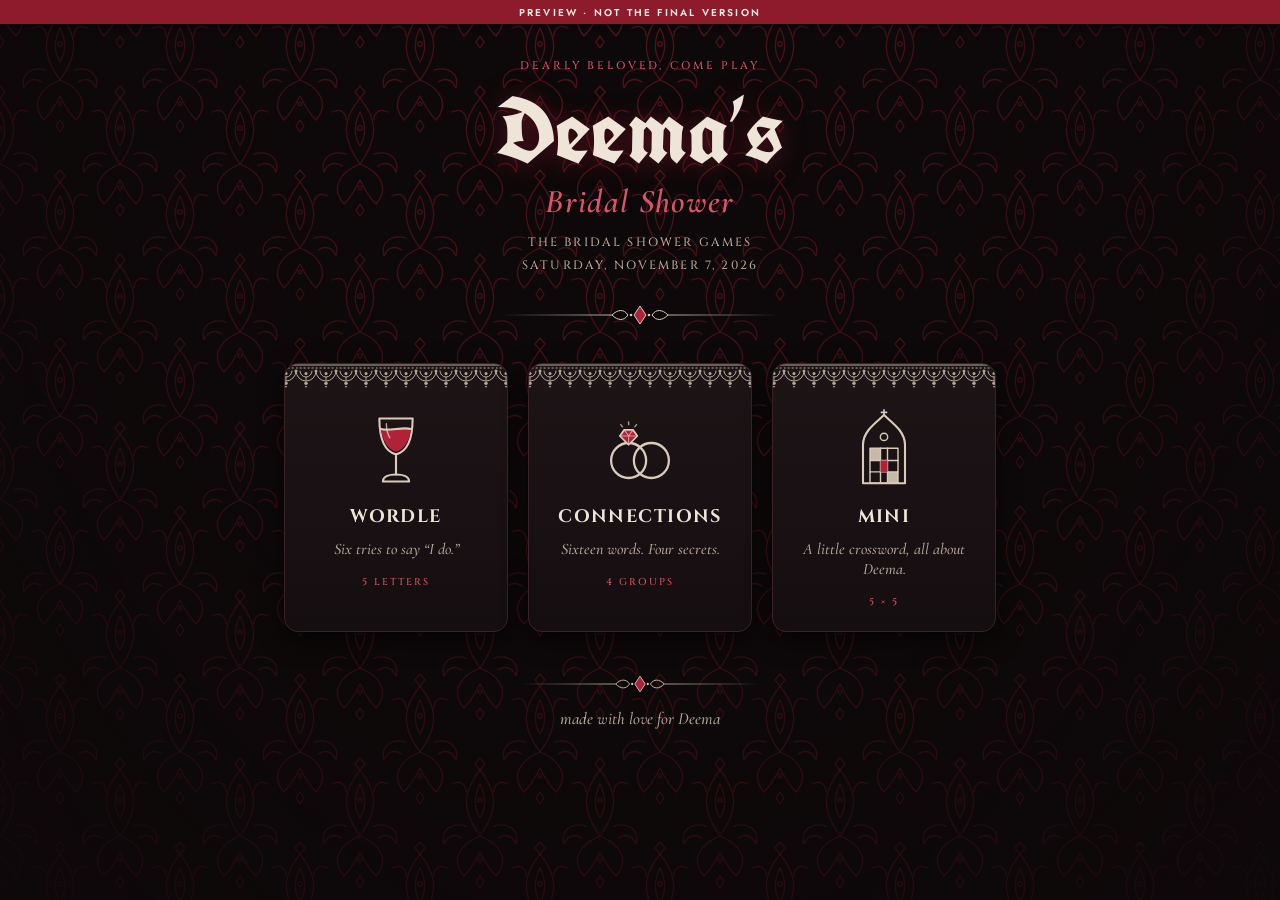
==== index.html @ 5ed7ba8a "Add files via upload" ====
<!DOCTYPE html>
<html lang="en">
<head>
<meta charset="UTF-8">
<meta name="viewport" content="width=device-width, initial-scale=1.0, maximum-scale=1.0, user-scalable=no">
<meta name="robots" content="noindex, nofollow">

<!-- Favicon -->
<link rel="icon" href="favicon.ico" sizes="any">
<link rel="icon" href="favicon-32.png" type="image/png" sizes="32x32">
<link rel="apple-touch-icon" href="favicon-180.png">
<meta name="theme-color" content="#0E090A">

<!-- Home-screen app behaviour -->
<meta name="apple-mobile-web-app-capable" content="yes">
<meta name="mobile-web-app-capable" content="yes">
<meta name="apple-mobile-web-app-status-bar-style" content="black">
<meta name="apple-mobile-web-app-title" content="Deema’s Games">

<title>PREVIEW — Deema’s Bridal Shower Games</title>
<meta name="description" content="Wordle, Connections and a little crossword, all about Deema. Play along at her bridal shower.">

<!-- Link preview (WhatsApp, iMessage, etc.). Image URL must be absolute. -->
<meta property="og:title" content="PREVIEW — Deema’s Bridal Shower Games">
<meta property="og:description" content="A draft for review: not the final version.">
<meta property="og:image" content="https://lukeb1991.github.io/bridal-preview-3q8v/og-image.jpg">
<meta property="og:image:width" content="1200">
<meta property="og:image:height" content="630">
<meta property="og:image:type" content="image/jpeg">
<meta property="og:type" content="website">
<meta name="twitter:card" content="summary_large_image">
<meta name="twitter:title" content="PREVIEW — Deema’s Bridal Shower Games">
<meta name="twitter:description" content="A draft for review: not the final version.">
<meta name="twitter:image" content="https://lukeb1991.github.io/bridal-preview-3q8v/og-image.jpg">

<link rel="preload" href="unifrakturcook-latin-700-normal.woff2" as="font" type="font/woff2" crossorigin>
<link rel="stylesheet" href="fonts.css">
<link rel="stylesheet" href="styles.css">
<link rel="stylesheet" href="theme.css">
</head>
<body>

<div class="confetti"></div>

<div class="wrap">

  <p class="eyebrow" data-cfg="site.eyebrow">Dearly beloved, come play</p>
  <h1 class="masthead"><span data-cfg="site.mastheadTop">Deema’s</span><span class="amp" data-cfg="site.mastheadAccent">Bridal Shower</span></h1>
  <p class="subhead" data-cfg="site.subhead">The Bridal Shower Games
Saturday, November 7, 2026</p>

  <hr class="rule">

  <div class="tile-grid">

    <a class="tile" href="wordle.html">
      <img class="tile-icon" src="icon-wordle.svg" alt="" aria-hidden="true">
      <h2 data-cfg="games.wordle.title">Wordle</h2>
      <p data-cfg="games.wordle.sub">Six tries to say “I do.”</p>
      <span class="tag" data-cfg="games.wordle.tag">5 letters</span>
    </a>

    <a class="tile" href="connections.html">
      <img class="tile-icon" src="icon-connections.svg" alt="" aria-hidden="true">
      <h2 data-cfg="games.connections.title">Connections</h2>
      <p data-cfg="games.connections.sub">Sixteen words. Four secrets.</p>
      <span class="tag" data-cfg="games.connections.tag">4 groups</span>
    </a>

    <a class="tile" href="crossword.html">
      <img class="tile-icon" src="icon-mini.svg" alt="" aria-hidden="true">
      <h2 data-cfg="games.mini.tileTitle">Mini</h2>
      <p data-cfg="games.mini.sub">A little crossword, all about Deema.</p>
      <span class="tag" data-cfg="games.mini.tag">5 × 5</span>
    </a>

  </div>

  <footer class="foot" data-cfg="site.footer">made with love for Deema</footer>

</div>

<script src="config.js"></script>
<script src="confetti.js"></script>
<script src="common.js"></script>
</body>
</html>
---- fonts.css ----
/* Self-hosted fonts (no Google Fonts request, so the page loads fast and works offline-ish).
   Licences: UnifrakturCook, Cinzel, Cormorant Garamond, Jost are all SIL Open Font License 1.1 (free for commercial use). */

@font-face{ font-family:'UnifrakturCook'; font-style:normal; font-weight:700; font-display:swap;
  src:url('unifrakturcook-latin-700-normal.woff2') format('woff2'); }

@font-face{ font-family:'Cinzel'; font-style:normal; font-weight:500; font-display:swap;
  src:url('cinzel-latin-500-normal.woff2') format('woff2'); }
@font-face{ font-family:'Cinzel'; font-style:normal; font-weight:700; font-display:swap;
  src:url('cinzel-latin-700-normal.woff2') format('woff2'); }

@font-face{ font-family:'Cormorant Garamond'; font-style:italic; font-weight:500; font-display:swap;
  src:url('cormorant-garamond-latin-500-italic.woff2') format('woff2'); }
@font-face{ font-family:'Cormorant Garamond'; font-style:italic; font-weight:600; font-display:swap;
  src:url('cormorant-garamond-latin-600-italic.woff2') format('woff2'); }
@font-face{ font-family:'Cormorant Garamond'; font-style:normal; font-weight:600; font-display:swap;
  src:url('cormorant-garamond-latin-600-normal.woff2') format('woff2'); }

@font-face{ font-family:'Jost'; font-style:normal; font-weight:400; font-display:swap;
  src:url('jost-latin-400-normal.woff2') format('woff2'); }
@font-face{ font-family:'Jost'; font-style:normal; font-weight:500; font-display:swap;
  src:url('jost-latin-500-normal.woff2') format('woff2'); }
@font-face{ font-family:'Jost'; font-style:normal; font-weight:600; font-display:swap;
  src:url('jost-latin-600-normal.woff2') format('woff2'); }
---- styles.css ----
/* ============================================================
   PARTY GAMES — shared structure
   Everything colour/font related is a CSS variable at the top.
   A customer theme (theme.css) only overrides these variables
   and adds decoration — it never needs to touch this file.
   ============================================================ */

:root{
  /* surfaces + text */
  --ivory:      #FBF6ED;   /* page background */
  --paper:      #FFFFFF;   /* cards, modals, empty cells */
  --ink:        #2B231D;   /* main text */
  --ink-soft:   #7A6C5D;   /* secondary text */
  --rule:       #E4D9C6;   /* hairlines + borders */

  /* accents */
  --rose:       #C1707E;
  --rose-deep:  #9C4A58;
  --gold:       #AE8A4E;
  --gold-soft:  #E8D9B8;
  --on-accent:  #FFFFFF;  /* text on top of an accent colour */

  /* buttons + toast */
  --btn-bg:     var(--ink);
  --btn-fg:     #FFFFFF;
  --btn-hover:  var(--rose-deep);
  --toast-bg:   var(--ink);
  --toast-fg:   #FFFFFF;
  --overlay:    rgba(43,35,29,0.45);

  /* Wordle states */
  --correct:    #6E8B5E;
  --present:    #C79A2E;
  --absent:     #9C9186;
  --cell-filled:#B8A98F;
  --key-bg:     #E4DACB;
  --key-hover:  #D9CCB6;

  /* Connections */
  --tile-bg:       #EFE7D8;
  --tile-hover:    #E4D8C1;
  --selected-bg:   var(--ink);
  --selected-fg:   #FFFFFF;
  --cat-yellow-bg: #FBF0D6;  --cat-yellow: #C79A2E;   /* bg = fill, fg = text colour */
  --cat-green-bg:  #E7EFDF;  --cat-green:  #6E8B5E;
  --cat-blue-bg:   #E1EAF1;  --cat-blue:   #5C7C9C;
  --cat-purple-bg: #EEE1EC;  --cat-purple: #8A6389;

  /* Mini crossword */
  --xw-cell:    #FFFFFF;
  --xw-ink:     #2B231D;
  --xw-num:     #7A6C5D;
  --xw-line:    #2B231D;   /* grid lines + black squares */
  --xw-word:    #F6EEDC;   /* highlighted word */
  --xw-active:  #E8D9B8;   /* highlighted cell */
  --xw-active-ink: #9C4A58;

  /* fonts */
  --font-display: Georgia, 'Times New Roman', serif;   /* big masthead */
  --font-heading: Georgia, 'Times New Roman', serif;   /* titles */
  --font-italic:  Georgia, 'Times New Roman', serif;   /* taglines */
  --font-body:    'Jost', system-ui, sans-serif;
  --font-letters: ui-monospace, Menlo, Consolas, monospace;

  --radius: 14px;
  --shadow: 0 1px 2px rgba(43,35,29,0.06), 0 8px 24px rgba(43,35,29,0.07);
  --shadow-hover: 0 4px 6px rgba(43,35,29,0.08), 0 16px 32px rgba(43,35,29,0.11);
  --texture: rgba(174,138,78,0.10);
}

*{ box-sizing:border-box; }
html,body{ margin:0; padding:0; }

body{
  background:var(--ivory);
  color:var(--ink);
  font-family:var(--font-body);
  min-height:100vh;
  position:relative;
  overflow-x:hidden;
  -webkit-text-size-adjust:100%;
}

/* faint texture so the page doesn't read flat */
body::before{
  content:"";
  position:fixed; inset:0;
  background-image: radial-gradient(circle at 1px 1px, var(--texture) 1px, transparent 0);
  background-size:22px 22px;
  pointer-events:none;
  z-index:0;
}

a{ color:inherit; }

/* ---------- confetti drift (ambient motion) ---------- */
.confetti{ position:fixed; inset:0; pointer-events:none; z-index:1; overflow:hidden; }
.confetti span{
  position:absolute; top:-5%;
  width:7px; height:11px;
  opacity:0.55;
  animation:drift linear infinite;
  border-radius:1px;
}
@keyframes drift{ to{ transform:translateY(112vh) rotate(200deg); } }
@media (prefers-reduced-motion: reduce){ .confetti{ display:none; } }

/* ---------- shell ---------- */
.wrap{
  position:relative; z-index:2;
  max-width:760px;
  margin:0 auto;
  padding:48px 24px 80px;
}

.eyebrow{
  font-family:var(--font-body);
  font-size:12px;
  letter-spacing:0.22em;
  text-transform:uppercase;
  color:var(--rose-deep);
  text-align:center;
  margin:0 0 14px;
}

.masthead{
  text-align:center;
  font-family:var(--font-display);
  font-style:italic;
  font-weight:600;
  font-size:clamp(40px,9vw,64px);
  line-height:1.02;
  margin:0;
  letter-spacing:-0.01em;
}
.masthead .amp{ color:var(--rose); font-style:italic; display:block; }

.subhead{
  text-align:center;
  font-family:var(--font-body);
  font-size:14px;
  color:var(--ink-soft);
  margin:14px 0 0;
  letter-spacing:0.04em;
}

.rule{
  border:none;
  border-top:1px solid var(--rule);
  margin:34px auto;
  max-width:420px;
  position:relative;
}
.rule::after{
  content:"✦";
  position:absolute; left:50%; top:50%;
  transform:translate(-50%,-50%);
  background:var(--ivory);
  color:var(--gold);
  padding:0 12px;
  font-size:12px;
}

/* ---------- tile grid (landing) ---------- */
.tile-grid{
  display:grid;
  grid-template-columns:repeat(3,1fr);
  gap:20px;
  margin-top:36px;
}
@media (max-width:640px){ .tile-grid{ grid-template-columns:1fr; } }

.tile{
  background:var(--paper);
  border:1px solid var(--rule);
  border-radius:var(--radius);
  box-shadow:var(--shadow);
  padding:28px 20px 22px;
  text-align:center;
  text-decoration:none;
  color:var(--ink);
  display:flex;
  flex-direction:column;
  align-items:center;
  gap:10px;
  transition:transform .18s ease, box-shadow .18s ease;
  position:relative;
}
.tile:hover{ transform:translateY(-4px); box-shadow:var(--shadow-hover); }
.tile:focus-visible{ outline:3px solid var(--rose); outline-offset:3px; }

.tile-icon{ width:76px; height:auto; max-height:64px; object-fit:contain; margin-bottom:2px; }

.tile h2{ font-family:var(--font-heading); font-weight:600; font-size:21px; margin:2px 0 0; }
.tile p{ font-size:12.5px; color:var(--ink-soft); margin:0; letter-spacing:0.02em; }
.tile .tag{
  margin-top:6px;
  font-family:var(--font-letters);
  font-size:10px;
  letter-spacing:0.08em;
  color:var(--gold);
  text-transform:uppercase;
}

footer.foot{
  text-align:center;
  margin-top:56px;
  font-family:var(--font-italic);
  font-style:italic;
  color:var(--ink-soft);
  font-size:14px;
}

/* ---------- game chrome (shared by game pages) ---------- */
.game-header{
  display:grid;
  grid-template-columns: auto 1fr auto;
  align-items:center;
  gap:10px;
  margin-bottom:8px;
}
.back-link{
  grid-column:1;
  justify-self:start;
  font-family:var(--font-body);
  font-size:13px;
  color:var(--ink-soft);
  text-decoration:none;
  border:1px solid var(--rule);
  background:var(--paper);
  padding:7px 12px;
  border-radius:20px;
  display:inline-flex;
  align-items:center;
  gap:6px;
  white-space:nowrap;
  flex-shrink:0;
}
.back-link:hover{ border-color:var(--rose); color:var(--rose-deep); }
.header-spacer{ grid-column:3; visibility:hidden; pointer-events:none; }

.game-title{
  font-family:var(--font-heading);
  font-style:italic;
  font-weight:600;
  font-size:28px;
  text-align:center;
  margin:0;
}
.game-sub{ text-align:center; color:var(--ink-soft); font-size:13px; margin:6px 0 28px; }

.pill-btn{
  font-family:var(--font-body);
  font-weight:500;
  font-size:13px;
  letter-spacing:0.03em;
  background:var(--btn-bg);
  color:var(--btn-fg);
  border:none;
  border-radius:24px;
  padding:10px 20px;
  cursor:pointer;
  transition:background .15s ease, transform .1s ease;
}
.pill-btn:hover{ background:var(--btn-hover); }
.pill-btn:active{ transform:scale(0.97); }
.pill-btn:disabled{ opacity:0.4; cursor:default; }
.pill-btn.ghost{ background:transparent; color:var(--ink); border:1px solid var(--rule); }
.pill-btn.ghost:hover{ background:var(--paper); border-color:var(--rose); color:var(--rose-deep); }

.toast{
  position:fixed;
  top:22px; left:50%;
  transform:translateX(-50%) translateY(-16px);
  background:var(--toast-bg);
  color:var(--toast-fg);
  font-family:var(--font-body);
  font-size:13.5px;
  padding:10px 18px;
  border-radius:8px;
  opacity:0;
  pointer-events:none;
  transition:opacity .2s ease, transform .2s ease;
  z-index:50;
  box-shadow:var(--shadow);
  max-width:90vw;
  text-align:center;
}
.toast.show{ opacity:1; transform:translateX(-50%) translateY(0); }

/* ---------- WORDLE ---------- */
.wordle-board{
  display:grid;
  grid-template-rows:repeat(6,1fr);
  gap:6px;
  max-width:330px;
  margin:0 auto 26px;
}
.wordle-row{ display:grid; grid-template-columns:repeat(5,1fr); gap:6px; }
.wordle-cell{
  aspect-ratio:1;
  border:2px solid var(--rule);
  background:var(--paper);
  display:flex; align-items:center; justify-content:center;
  font-family:var(--font-letters);
  font-weight:700;
  font-size:26px;
  text-transform:uppercase;
  color:var(--ink);
  border-radius:6px;
  transition:transform .12s ease;
}
.wordle-cell.filled{ border-color:var(--cell-filled); }
.wordle-cell.pop{ transform:scale(1.06); }
.wordle-cell.correct{ background:var(--correct); border-color:var(--correct); color:var(--on-accent); }
.wordle-cell.present{ background:var(--present); border-color:var(--present); color:var(--on-accent); }
.wordle-cell.absent{ background:var(--absent); border-color:var(--absent); color:var(--on-accent); }
.wordle-cell.flip{ animation:flip .5s ease forwards; }
@keyframes flip{
  0%{ transform:rotateX(0); } 50%{ transform:rotateX(90deg); }
  51%{ transform:rotateX(90deg); } 100%{ transform:rotateX(0); }
}

.keyboard{ max-width:480px; margin:0 auto; display:flex; flex-direction:column; gap:8px; }
.key-row{ display:flex; gap:6px; justify-content:center; }
.key{
  font-family:var(--font-body);
  font-weight:600;
  font-size:13px;
  border:none;
  background:var(--key-bg);
  color:var(--ink);
  border-radius:6px;
  height:46px;
  min-width:32px;
  flex:1;
  display:flex; align-items:center; justify-content:center;
  cursor:pointer;
  transition:background .12s ease, transform .08s ease;
  text-transform:uppercase;
}
.key:hover{ background:var(--key-hover); }
.key:active{ transform:scale(0.90); background:var(--key-hover); }
.key.wide{ flex:1.6; font-size:11px; }
.key.correct{ background:var(--correct); color:var(--on-accent); }
.key.present{ background:var(--present); color:var(--on-accent); }
.key.absent{ background:var(--absent); color:var(--on-accent); }

/* ---------- CONNECTIONS ---------- */
.conn-instructions{ text-align:center; font-size:13px; color:var(--ink-soft); margin-bottom:20px; }
.conn-grid{
  display:grid;
  grid-template-columns:repeat(4,1fr);
  gap:8px;
  max-width:520px;
  margin:0 auto 18px;
}
.conn-cell{
  aspect-ratio:2/1;
  background:var(--tile-bg);
  color:var(--ink);
  border:none;
  border-radius:8px;
  font-family:var(--font-body);
  font-weight:600;
  font-size:12.5px;
  letter-spacing:0.02em;
  text-transform:uppercase;
  display:flex; align-items:center; justify-content:center;
  text-align:center;
  padding:6px;
  cursor:pointer;
  transition:transform .1s ease, background .15s ease;
  user-select:none;
  overflow:hidden;
  white-space:nowrap;
}
.conn-cell:hover{ background:var(--tile-hover); }
.conn-cell:active{ transform:scale(0.93); }
.conn-cell.selected{ background:var(--selected-bg); color:var(--selected-fg); transform:scale(0.97); }
.conn-cell.shake{ animation:shake .4s ease; }
@keyframes shake{
  20%{ transform:translateX(-6px); } 40%{ transform:translateX(6px); }
  60%{ transform:translateX(-4px); } 80%{ transform:translateX(4px); }
}

.solved-group{
  max-width:520px;
  margin:0 auto 8px;
  border-radius:8px;
  padding:14px 16px;
  text-align:center;
  animation:reveal .3s ease;
}
@keyframes reveal{ from{ opacity:0; transform:translateY(-6px);} to{ opacity:1; transform:translateY(0);} }
.solved-group.y{ background:var(--cat-yellow-bg); color:var(--cat-yellow); }
.solved-group.g{ background:var(--cat-green-bg);  color:var(--cat-green); }
.solved-group.b{ background:var(--cat-blue-bg);   color:var(--cat-blue); }
.solved-group.p{ background:var(--cat-purple-bg); color:var(--cat-purple); }
.solved-group .g-title{ font-weight:700; font-size:13px; letter-spacing:0.02em; text-transform:uppercase; }
.solved-group .g-items{ font-size:12.5px; margin-top:2px; text-transform:uppercase; }

.conn-controls{ display:flex; gap:10px; justify-content:center; margin-top:18px; }
.mistakes{
  text-align:center;
  font-size:12.5px;
  color:var(--ink-soft);
  margin-top:26px;
  padding-top:16px;
  border-top:1px solid var(--rule);
  letter-spacing:0.15em;
}
.mistakes .dot{ display:inline-block; width:9px; height:9px; border-radius:50%; background:var(--ink-soft); margin:0 2px; }
.mistakes .dot.used{ background:var(--rose); }

/* ---------- MINI CROSSWORD (grid + clue bar + keyboard) ---------- */
.xw-wrap{ max-width:420px; }

.xw-board{
  display:grid;
  gap:2px;
  background:var(--xw-line);
  padding:2px;
  border-radius:6px;
  width:min(100%, 340px);
  aspect-ratio:1;
  margin:8px auto 14px;
}
.xw-cell{
  background:var(--xw-cell);
  position:relative;
  display:flex; align-items:center; justify-content:center;
  cursor:pointer;
  user-select:none;
  transition:transform .08s ease;
}
.xw-cell.block{ background:var(--xw-line); cursor:default; }
.xw-cell:not(.block):active{ transform:scale(0.90); }
.xw-cell .xw-letter{
  font-family:var(--font-letters);
  font-weight:700;
  font-size:clamp(16px, 5vw, 24px);
  text-transform:uppercase;
  color:var(--xw-ink);
  line-height:1;
}
.xw-cell.active-word{ background:var(--xw-word); }
.xw-cell.active-cell{ background:var(--xw-active); }
.xw-cell.active-cell .xw-letter{ color:var(--xw-active-ink); }
.xw-num{
  position:absolute; top:2px; left:4px;
  font-family:var(--font-body);
  font-size:9px;
  color:var(--xw-num);
  font-weight:600;
  pointer-events:none;
}

.xw-cluebar{
  display:flex;
  align-items:center;
  gap:8px;
  background:var(--rose);
  border-radius:10px;
  padding:10px 6px;
  margin-bottom:16px;
  min-height:52px;
}
.xw-nav-arrow{
  flex-shrink:0;
  width:34px; height:34px;
  border-radius:50%;
  border:none;
  background:rgba(255,255,255,0.25);
  color:var(--on-accent);
  font-size:19px;
  line-height:1;
  cursor:pointer;
  display:flex; align-items:center; justify-content:center;
}
.xw-nav-arrow:hover{ background:rgba(255,255,255,0.4); }
.xw-nav-arrow:active{ transform:scale(0.92); }
.xw-clue-text{
  flex:1;
  color:var(--on-accent);
  font-family:var(--font-body);
  font-size:13.5px;
  line-height:1.35;
  text-align:center;
}
.xw-keyboard{ margin-bottom:16px; }
.xw-toolbar{ display:flex; gap:8px; justify-content:center; flex-wrap:wrap; }
.xw-toolbar .pill-btn{ padding:9px 16px; font-size:12.5px; }

@media (max-width:480px){
  .xw-board{ width:min(100%, 300px); margin:4px auto 12px; }
  .xw-cluebar{ padding:8px 4px; margin-bottom:12px; min-height:46px; }
  .xw-nav-arrow{ width:30px; height:30px; font-size:17px; }
  .xw-clue-text{ font-size:12.5px; }
  .xw-keyboard{ margin-bottom:12px; }
  .key{ height:42px; font-size:12px; }
}

/* ---------- restart / new-word control ----------
   Deliberately distinct from .pill-btn so it can't be mistaken for the
   on-screen Enter key: outlined, accent-toned, on its own row. */
.restart-row{
  display:flex; justify-content:center;
  margin-top:26px;
  padding-top:20px;
  border-top:1px solid var(--rule);
}
.restart-btn{
  font-family:var(--font-body);
  font-weight:600;
  font-size:13px;
  letter-spacing:0.03em;
  background:var(--paper);
  color:var(--rose-deep);
  border:1.5px solid var(--rose);
  border-radius:24px;
  padding:10px 22px;
  cursor:pointer;
  display:inline-flex; align-items:center; gap:7px;
  transition:background .15s ease, transform .1s ease;
}
.restart-btn:hover{ background:var(--rose); color:var(--on-accent); }
.restart-btn:active{ transform:scale(0.97); }

/* ---------- win modal ---------- */
.modal-overlay{
  position:fixed; inset:0;
  background:var(--overlay);
  display:flex; align-items:center; justify-content:center;
  z-index:60;
  opacity:0; pointer-events:none;
  transition:opacity .25s ease;
  padding:20px;
}
.modal-overlay.show{ opacity:1; pointer-events:auto; }

.win-modal{
  background:var(--paper);
  border-radius:18px;
  padding:34px 30px 28px;
  max-width:360px;
  width:100%;
  text-align:center;
  box-shadow:0 20px 60px rgba(0,0,0,0.35);
  transform:scale(0.85) translateY(10px);
  transition:transform .3s cubic-bezier(.34,1.56,.64,1);
  position:relative;
}
.modal-overlay.show .win-modal{ transform:scale(1) translateY(0); }

.win-seal{
  width:64px; height:64px;
  margin:0 auto 14px;
  border-radius:50%;
  display:flex; align-items:center; justify-content:center;
  background:var(--rose-deep);
}
.win-seal svg{ width:30px; height:30px; }
.win-seal.hidden{ display:none; }
.win-modal h2{ font-family:var(--font-heading); font-style:italic; font-weight:600; font-size:26px; margin:0 0 6px; }
.win-modal p{ font-size:13.5px; color:var(--ink-soft); margin:0 0 22px; }
.win-emoji-grid{ font-size:20px; line-height:1.35; letter-spacing:2px; margin-bottom:20px; user-select:all; white-space:pre-line; }
.share-line{
  font-family:var(--font-italic);
  font-style:italic;
  font-size:14px;
  color:var(--rose-deep);
  line-height:1.4;
  margin:0 0 18px;
  padding:0 4px;
}

.share-row{ display:flex; flex-direction:column; gap:9px; }
.share-btn{
  font-family:var(--font-body);
  font-weight:600;
  font-size:13.5px;
  border-radius:24px;
  padding:11px 18px;
  cursor:pointer;
  border:none;
  display:flex; align-items:center; justify-content:center; gap:8px;
  transition:transform .1s ease, filter .15s ease;
}
.share-btn:active{ transform:scale(0.97); }
.share-btn:hover{ filter:brightness(0.94); }
.share-btn.whatsapp{ background:#3FA34D; color:#fff; }
.share-btn.native{ background:var(--btn-bg); color:var(--btn-fg); }
.share-btn.copy{ background:transparent; color:var(--ink); border:1px solid var(--rule); }

.play-again-btn{
  margin-top:6px;
  font-family:var(--font-body);
  font-weight:600;
  font-size:13.5px;
  letter-spacing:0.03em;
  background:var(--btn-bg);
  color:var(--btn-fg);
  border:none;
  border-radius:24px;
  padding:11px 24px;
  cursor:pointer;
  display:inline-flex; align-items:center; gap:7px;
  transition:background .15s ease, transform .1s ease;
}
.play-again-btn:hover{ background:var(--btn-hover); }
.play-again-btn:active{ transform:scale(0.97); }

/* ---------- confetti burst (on win) ---------- */
.burst-piece{
  position:fixed;
  top:-10px;
  width:8px; height:14px;
  z-index:70;
  pointer-events:none;
  animation:burst-fall var(--dur) ease-in forwards;
  animation-delay:var(--delay);
}
@keyframes burst-fall{
  0%{ transform:translate(0,0) rotate(0deg); opacity:1; }
  100%{ transform:translate(var(--x), 105vh) rotate(var(--rot)); opacity:0.9; }
}
@media (prefers-reduced-motion: reduce){ .burst-piece{ display:none; } }

/* ============================================================
   MOBILE COMPACTION — keeps Wordle & Connections inside a single
   phone screen with no scrolling.
   ============================================================ */
@media (max-width:480px){
  .wrap{ padding:20px 14px 28px; }
  .game-header{ margin-bottom:2px; }
  .game-title{ font-size:23px; }
  .game-sub{ margin:4px 0 16px; font-size:12px; }
  .back-link{ padding:6px 10px; font-size:12px; }

  .wordle-board{ gap:5px; margin:0 auto 16px; max-width:280px; }
  .wordle-cell{ font-size:21px; border-width:1.5px; }
  .keyboard{ gap:6px; }
  .key-row{ gap:4px; }
  .key{ height:44px; font-size:12px; min-width:26px; }
  .restart-row{ margin-top:16px; padding-top:14px; }
  .restart-btn{ padding:8px 18px; font-size:12.5px; }

  .conn-instructions{ margin-bottom:14px; font-size:12px; }
  .conn-grid{ gap:6px; margin-bottom:14px; }
  .conn-cell{ font-size:11px; padding:4px; aspect-ratio:2.3/1; }
  .solved-group{ padding:10px 12px; margin-bottom:6px; }
  .solved-group .g-title{ font-size:11.5px; }
  .solved-group .g-items{ font-size:11.5px; }
  .conn-controls{ margin-top:14px; gap:8px; flex-wrap:wrap; }
  .conn-controls .pill-btn{ padding:9px 14px; font-size:12px; }
  .mistakes{ margin-top:20px; padding-top:14px; }
}

/* Stop double-tap / pinch zoom firing on rapid key taps
   (belt-and-braces alongside the viewport meta tag). */
button, .conn-cell, .xw-cell{ touch-action:manipulation; -webkit-tap-highlight-color:transparent; }

/* ============================================================
   SHORT-SCREEN ADAPTATION
   Phones show less height than their spec (browser toolbars), so the
   boards and keys scale with the visible height. Each rule has a `vh`
   fallback first, then the better `dvh` version for newer phones.
   ============================================================ */
@media (max-width:480px){
  .wordle-board{
    max-width:min(280px, calc((100vh - 375px) * 0.8333 + 20px));
    max-width:min(280px, calc((100dvh - 375px) * 0.8333 + 20px));
  }
  .xw-board{
    width:min(100%, 300px, calc(100vh - 405px));
    width:min(100%, 300px, calc(100dvh - 405px));
  }
  .key{ height:clamp(34px, 6.2vh, 44px); height:clamp(34px, 6.2dvh, 44px); }
}
@media (max-width:480px) and (max-height:720px){
  .wrap{ padding-bottom:14px; }
  .game-sub{ margin:2px 0 10px; }
  .restart-row{ margin-top:10px; padding-top:10px; }
  .xw-cluebar{ min-height:42px; margin-bottom:8px; }
  .xw-keyboard{ margin-bottom:8px; }
  .conn-controls{ margin-top:10px; }
  .mistakes{ margin-top:14px; padding-top:10px; }
}
/* very narrow phones (iPhone 5/SE 1st gen): keep the header on one line */
@media (max-width:340px){
  .game-title{ font-size:14px !important; letter-spacing:0.02em !important; }
  .back-link{ padding:5px 8px; font-size:11.5px; }
  .conn-grid{ gap:4px; }
}

/* ---------- PREVIEW band (only appears when config.js has preview: true) ---------- */
.preview-bar{
  position:fixed; top:0; left:0; right:0;
  height:24px;
  background:var(--rose);
  color:var(--on-accent);
  font-family:var(--font-body);
  font-weight:600;
  font-size:10px;
  letter-spacing:0.22em;
  text-transform:uppercase;
  display:flex; align-items:center; justify-content:center;
  z-index:80;
  pointer-events:none;
  box-shadow:0 1px 6px rgba(0,0,0,0.45);
}
@media (max-width:480px){ .preview-bar{ height:18px; font-size:9px; } }
---- theme.css ----
/* ============================================================
   THEME — Vintage Gothic (black, deep red, lace)
   Loaded AFTER styles.css. To re-theme for another customer,
   change the colour/font variables in the first block; the
   decoration below (lace, damask, dividers) can stay or go.
   ============================================================ */

:root{
  /* surfaces + text */
  --ivory:#0E090A;
  --paper:#191113;
  --ink:#EFE4D8;
  --ink-soft:#B6A599;
  --rule:#3B2227;

  /* accents */
  --rose:#8E1B2C;           /* fills: clue bar, borders */
  --rose-deep:#DC5468;      /* red used for TEXT on black (lighter so it's readable) */
  --gold:#C9B79F;           /* antique lace / bone for small details */
  --gold-soft:#3B2227;
  --on-accent:#F6EDE3;

  --btn-bg:#8E1B2C;
  --btn-fg:#F6EDE3;
  --btn-hover:#B02238;
  --toast-bg:#8E1B2C;
  --toast-fg:#F6EDE3;
  --overlay:rgba(5,2,3,0.78);

  /* Wordle */
  --correct:#3D7A58;
  --present:#B08A2E;
  --absent:#3A2F32;
  --cell-filled:#85666B;
  --key-bg:#2A1D20;
  --key-hover:#3A272B;

  /* Connections (fill colour + dark text on top) */
  --tile-bg:#241A1D;
  --tile-hover:#33262A;
  --selected-bg:#EFE4D8;
  --selected-fg:#0E090A;
  --cat-yellow-bg:#CDA94E;  --cat-yellow:#1A1012;
  --cat-green-bg:#6E9A74;   --cat-green:#0F1A12;
  --cat-blue-bg:#6F8FB5;    --cat-blue:#0E1520;
  --cat-purple-bg:#9A6FA6;  --cat-purple:#1B0F1F;

  /* Mini crossword: aged-paper squares on black */
  --xw-cell:#E9DFD1;
  --xw-ink:#150E10;
  --xw-num:#5E4B4E;
  --xw-line:#050304;
  --xw-word:#D9BFB6;
  --xw-active:#A3213A;
  --xw-active-ink:#F6EDE3;

  /* confetti (comma separated): deep-red petals + a little bone */
  --confetti:#8E1B2C,#B02238,#6A1020,#D9CBB9,#C0394D;

  /* fonts */
  --font-display:'UnifrakturCook','Cinzel',serif;
  --font-heading:'Cinzel',Georgia,serif;
  --font-italic:'Cormorant Garamond',Georgia,serif;
  --font-letters:'Cinzel',Georgia,serif;

  --shadow:0 1px 2px rgba(0,0,0,0.45), 0 8px 24px rgba(0,0,0,0.5);
  --shadow-hover:0 4px 6px rgba(0,0,0,0.5), 0 16px 32px rgba(0,0,0,0.6);
}

::selection{ background:#8E1B2C; color:#F6EDE3; }
html{ background:var(--ivory); }

/* ---------- background: damask wallpaper + vignette ---------- */
body::before{
  background-image:
    radial-gradient(ellipse at 50% 0%, rgba(14,9,10,0) 0, rgba(14,9,10,0.55) 62%, rgba(14,9,10,0.92) 100%),
    url('damask.svg');
  background-size:auto, 120px 168px;
  opacity:0.55;
}

/* ---------- lace trim along the top edge of every page ---------- */
body::after{
  content:"";
  position:fixed; top:0; left:0; right:0;
  height:24px;
  background:url('lace-edge.svg') repeat-x 0 0 / 40px 24px;
  z-index:5;
  pointer-events:none;
  opacity:0.92;
}

/* ---------- type ---------- */
.eyebrow{
  font-family:var(--font-heading);
  font-weight:500;
  font-size:11px;
  letter-spacing:0.26em;
  color:var(--rose-deep);
  margin-top:10px;
}
.masthead{
  font-style:normal;
  font-weight:700;
  font-size:clamp(56px,16vw,92px);
  line-height:0.95;
  letter-spacing:0;
  color:var(--ink);
  text-shadow:0 2px 24px rgba(142,27,44,0.55);
}
.masthead .amp{
  font-family:var(--font-italic);
  font-style:italic;
  font-weight:600;
  font-size:0.36em;
  letter-spacing:0.04em;
  margin-top:0.35em;
  color:var(--rose-deep);
  text-shadow:none;
}
.subhead{
  font-family:var(--font-heading);
  font-weight:500;
  font-size:12px;
  letter-spacing:0.18em;
  text-transform:uppercase;
  line-height:1.9;
  white-space:pre-line;
  color:var(--ink-soft);
}

/* ornamental divider replaces the plain rule */
.rule{
  border:none;
  height:24px;
  max-width:none;
  margin:26px auto 4px;
  background:url('divider.svg') center / 300px 24px no-repeat;
}
.rule::after{ content:none; }

/* ---------- landing tiles: dark card with a strip of lace ---------- */
.tile{
  overflow:hidden;
  padding-top:44px;
  background:linear-gradient(180deg, #1D1416 0%, #150E10 100%);
  border-color:var(--rule);
}
.tile::before{
  content:"";
  position:absolute; top:0; left:0; right:0; height:24px;
  background:url('lace-edge.svg') repeat-x center top / 40px 24px;
  opacity:0.8;
}
.tile:hover{ border-color:var(--rose); }
.tile h2{
  font-family:var(--font-heading);
  font-weight:700;
  font-size:18px;
  letter-spacing:0.08em;
  text-transform:uppercase;
}
.tile p{
  font-family:var(--font-italic);
  font-style:italic;
  font-size:16px;
  letter-spacing:0;
}
.tile .tag{
  font-family:var(--font-heading);
  font-weight:500;
  font-size:10px;
  letter-spacing:0.2em;
  color:var(--rose-deep);
}
.tile-icon{ width:84px; max-height:84px; margin-bottom:0; }

footer.foot{
  font-family:var(--font-italic);
  font-size:17px;
  margin-top:40px;
  color:var(--ink-soft);
}
footer.foot::before{
  content:""; display:block; height:24px; margin-bottom:12px;
  background:url('divider.svg') center / 260px 24px no-repeat;
}

/* ---------- game pages ---------- */
.game-title{
  font-family:var(--font-heading);
  font-style:normal;
  font-weight:700;
  font-size:22px;
  letter-spacing:0.08em;
  text-transform:uppercase;
}
.game-sub{
  font-family:var(--font-italic);
  font-style:italic;
  font-size:16px;
  color:var(--ink-soft);
}
.back-link{
  background:rgba(25,17,19,0.85);
  border-color:var(--rule);
  font-size:12.5px;
  letter-spacing:0.04em;
}
.back-link:hover{ border-color:var(--rose-deep); color:var(--ink); }

.wordle-cell{ font-weight:700; letter-spacing:0; }
.wordle-cell.correct{ box-shadow:inset 0 0 0 1px rgba(255,255,255,0.12); }
.key{ color:var(--ink); }
.key.correct,.key.present,.key.absent{ color:var(--on-accent); }

.conn-instructions{ font-family:var(--font-italic); font-style:italic; font-size:15px; }
.conn-cell{ border:1px solid #3A2A2E; }
.conn-cell.selected{ border-color:var(--selected-bg); }
.solved-group{ border:1px solid rgba(0,0,0,0.25); }
.mistakes{ font-family:var(--font-heading); font-size:11.5px; letter-spacing:0.18em; text-transform:uppercase; }
.mistakes .dot.used{ background:#B02238; }

.xw-board{ box-shadow:0 0 0 1.5px #5A3036, 0 10px 30px rgba(0,0,0,0.55); }
.xw-clue-text{ font-family:var(--font-italic); font-style:normal; font-weight:600; font-size:16px; line-height:1.25; }
.xw-cluebar{ border:1px solid rgba(255,255,255,0.12); }
.xw-num{ font-family:var(--font-heading); font-weight:700; }
.xw-cell.active-cell .xw-num{ color:#F6EDE3; }
.xw-clue-text,.tile p,.game-sub,.win-modal p,.share-line,.conn-instructions,footer.foot{ font-variant-numeric:lining-nums; font-feature-settings:'lnum' 1; }

/* ---------- modal ---------- */
.win-modal{
  background:linear-gradient(180deg, #1D1416 0%, #150E10 100%);
  border:1px solid var(--rule);
  padding-top:50px;
  overflow:hidden;
}
.win-modal::before{
  content:""; position:absolute; top:0; left:0; right:0; height:24px;
  background:url('lace-edge.svg') repeat-x center top / 40px 24px;
  opacity:0.85;
}
.win-seal{
  background:#8E1B2C;
  border:1.5px solid #D9CBB9;
  box-shadow:0 0 0 4px rgba(142,27,44,0.28);
}
.win-seal svg path{ fill:#F6EDE3; }
.win-modal h2{ font-family:var(--font-heading); font-style:normal; font-weight:700; font-size:21px; letter-spacing:0.06em; text-transform:uppercase; }
.win-modal p{ font-family:var(--font-italic); font-style:italic; font-size:16px; }
.share-line{ font-family:var(--font-italic); font-size:17px; line-height:1.3; }
.restart-btn{ background:transparent; border-color:#8E1B2C; }

/* ---------- confetti → petals ---------- */
.confetti span{ border-radius:60% 0 60% 0; opacity:0.5; }
.burst-piece{ border-radius:60% 0 60% 0; }

/* ---------- small phones: slimmer lace so nothing is crowded ---------- */
@media (max-width:480px){
  body::after{ height:18px; background-size:30px 18px; }
  .wrap{ padding-top:24px; }
  .eyebrow{ margin-top:14px; }
  .game-title{ font-size:18px; letter-spacing:0.06em; }
  .game-sub{ font-size:15px; }
  .xw-clue-text{ font-size:14.5px; }
  .tile{ padding-top:40px; }
}
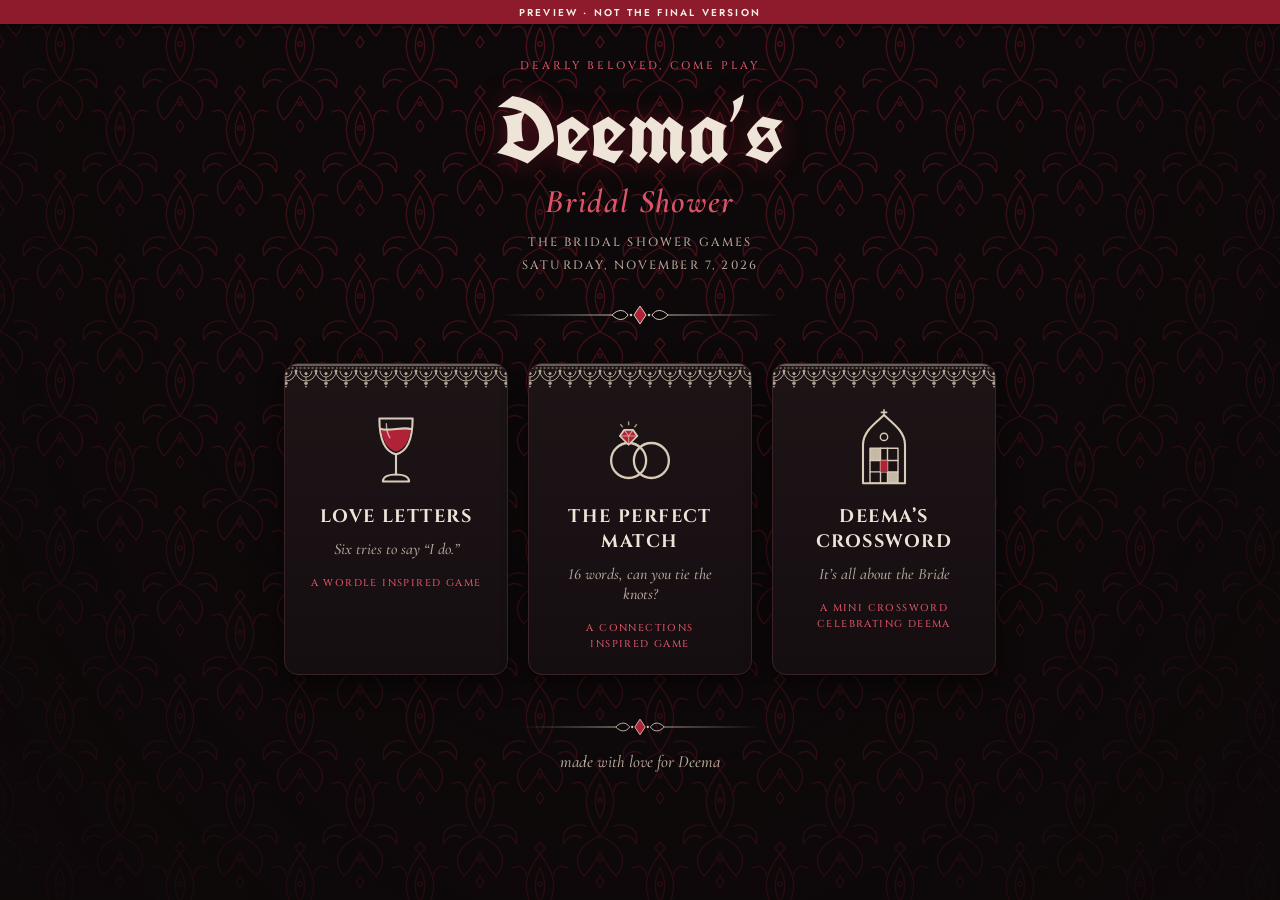
==== commit 53a1d775: "Add files via upload" ====
--- a/index.html
+++ b/index.html
@@ -18,12 +18,12 @@
 <meta name="apple-mobile-web-app-title" content="Deema’s Games">
 
 <title>PREVIEW — Deema’s Bridal Shower Games</title>
-<meta name="description" content="Wordle, Connections and a little crossword, all about Deema. Play along at her bridal shower.">
+<meta name="description" content="Love Letters, The Perfect Match and Deema’s Crossword: three little games, all about Deema. Play along at her bridal shower.">
 
 <!-- Link preview (WhatsApp, iMessage, etc.). Image URL must be absolute. -->
 <meta property="og:title" content="PREVIEW — Deema’s Bridal Shower Games">
 <meta property="og:description" content="A draft for review: not the final version.">
-<meta property="og:image" content="https://lukeb1991.github.io/bridal-preview-3q8v/og-image.jpg">
+<meta property="og:image" content="https://playpuzzl.com/bridal-preview-3q8v/og-image.jpg">
 <meta property="og:image:width" content="1200">
 <meta property="og:image:height" content="630">
 <meta property="og:image:type" content="image/jpeg">
@@ -31,7 +31,7 @@
 <meta name="twitter:card" content="summary_large_image">
 <meta name="twitter:title" content="PREVIEW — Deema’s Bridal Shower Games">
 <meta name="twitter:description" content="A draft for review: not the final version.">
-<meta name="twitter:image" content="https://lukeb1991.github.io/bridal-preview-3q8v/og-image.jpg">
+<meta name="twitter:image" content="https://playpuzzl.com/bridal-preview-3q8v/og-image.jpg">
 
 <link rel="preload" href="unifrakturcook-latin-700-normal.woff2" as="font" type="font/woff2" crossorigin>
 <link rel="stylesheet" href="fonts.css">
@@ -55,23 +55,23 @@
 
     <a class="tile" href="wordle.html">
       <img class="tile-icon" src="icon-wordle.svg" alt="" aria-hidden="true">
-      <h2 data-cfg="games.wordle.title">Wordle</h2>
+      <h2 data-cfg="games.wordle.title">Love Letters</h2>
       <p data-cfg="games.wordle.sub">Six tries to say “I do.”</p>
-      <span class="tag" data-cfg="games.wordle.tag">5 letters</span>
+      <span class="tag" data-cfg="games.wordle.tag">A Wordle Inspired Game</span>
     </a>
 
     <a class="tile" href="connections.html">
       <img class="tile-icon" src="icon-connections.svg" alt="" aria-hidden="true">
-      <h2 data-cfg="games.connections.title">Connections</h2>
-      <p data-cfg="games.connections.sub">Sixteen words. Four secrets.</p>
-      <span class="tag" data-cfg="games.connections.tag">4 groups</span>
+      <h2 data-cfg="games.connections.title">The Perfect Match</h2>
+      <p data-cfg="games.connections.sub">16 words, can you tie the knots?</p>
+      <span class="tag" data-cfg="games.connections.tag">A Connections Inspired Game</span>
     </a>
 
     <a class="tile" href="crossword.html">
       <img class="tile-icon" src="icon-mini.svg" alt="" aria-hidden="true">
-      <h2 data-cfg="games.mini.tileTitle">Mini</h2>
-      <p data-cfg="games.mini.sub">A little crossword, all about Deema.</p>
-      <span class="tag" data-cfg="games.mini.tag">5 × 5</span>
+      <h2 data-cfg="games.mini.tileTitle">Deema’s Crossword</h2>
+      <p data-cfg="games.mini.sub">It’s all about the Bride</p>
+      <span class="tag" data-cfg="games.mini.tag">A mini crossword celebrating Deema</span>
     </a>
 
   </div>
--- a/styles.css
+++ b/styles.css
@@ -213,8 +213,11 @@
 
 /* ---------- game chrome (shared by game pages) ---------- */
 .game-header{
+  /* equal-width side slots keep the title truly centred whatever is in them
+     (back button on the left; timer or an invisible spacer on the right) */
+  --hdr-side:92px;
   display:grid;
-  grid-template-columns: auto 1fr auto;
+  grid-template-columns: var(--hdr-side) minmax(0,1fr) var(--hdr-side);
   align-items:center;
   gap:10px;
   margin-bottom:8px;
@@ -240,13 +243,40 @@
 .header-spacer{ grid-column:3; visibility:hidden; pointer-events:none; }
 
 .game-title{
+  grid-column:2;
+  min-width:0;
+  white-space:nowrap;       /* common.js shrinks the font a little if a long name wouldn't fit */
+  overflow:hidden;
   font-family:var(--font-heading);
   font-style:italic;
   font-weight:600;
   font-size:28px;
   text-align:center;
   margin:0;
-}
+  padding:2px 0;
+}
+
+/* timer chip (crossword) sits in the right-hand header slot */
+.xw-timer{
+  grid-column:3;
+  justify-self:end;
+  min-width:56px;
+  text-align:center;
+  font-family:var(--font-body);
+  font-variant-numeric:tabular-nums;
+  font-size:13px;
+  font-weight:600;
+  letter-spacing:0.04em;
+  color:var(--ink-soft);
+  border:1px solid var(--rule);
+  background:var(--paper);
+  border-radius:20px;
+  padding:7px 11px;
+}
+.xw-timer.running{ color:var(--ink); }
+.xw-timer.done{ color:var(--rose-deep); border-color:var(--rose); }
+
+.is-hidden{ display:none !important; }
 .game-sub{ text-align:center; color:var(--ink-soft); font-size:13px; margin:6px 0 28px; }
 
 .pill-btn{
@@ -390,8 +420,10 @@
   border-radius:8px;
   padding:14px 16px;
   text-align:center;
-  animation:reveal .3s ease;
-}
+}
+/* only a row that has JUST been solved animates in (the class stays, but the
+   element isn't rebuilt, so it doesn't replay when other tiles are tapped) */
+.solved-group.new{ animation:reveal .45s ease; }
 @keyframes reveal{ from{ opacity:0; transform:translateY(-6px);} to{ opacity:1; transform:translateY(0);} }
 .solved-group.y{ background:var(--cat-yellow-bg); color:var(--cat-yellow); }
 .solved-group.g{ background:var(--cat-green-bg);  color:var(--cat-green); }
@@ -534,10 +566,11 @@
   display:flex; align-items:center; justify-content:center;
   z-index:60;
   opacity:0; pointer-events:none;
-  transition:opacity .25s ease;
+  visibility:hidden;                 /* hidden buttons must not keep keyboard focus */
+  transition:opacity .25s ease, visibility 0s linear .25s;
   padding:20px;
 }
-.modal-overlay.show{ opacity:1; pointer-events:auto; }
+.modal-overlay.show{ opacity:1; pointer-events:auto; visibility:visible; transition-delay:0s; }
 
 .win-modal{
   background:var(--paper);
@@ -634,9 +667,13 @@
 @media (max-width:480px){
   .wrap{ padding:20px 14px 28px; }
   .game-header{ margin-bottom:2px; }
+  .game-header{ --hdr-side:44px; gap:6px; }
   .game-title{ font-size:23px; }
   .game-sub{ margin:4px 0 16px; font-size:12px; }
-  .back-link{ padding:6px 10px; font-size:12px; }
+  /* phones: back button is just an arrow so the longer game names fit on one line */
+  .back-link{ width:30px; height:30px; padding:0; justify-content:center; gap:0; font-size:14px; }
+  .back-link .back-label{ display:none; }
+  .xw-timer{ min-width:0; width:44px; height:30px; padding:0; display:flex; align-items:center; justify-content:center; font-size:12px; letter-spacing:0.02em; }
 
   .wordle-board{ gap:5px; margin:0 auto 16px; max-width:280px; }
   .wordle-cell{ font-size:21px; border-width:1.5px; }
@@ -689,8 +726,7 @@
 }
 /* very narrow phones (iPhone 5/SE 1st gen): keep the header on one line */
 @media (max-width:340px){
-  .game-title{ font-size:14px !important; letter-spacing:0.02em !important; }
-  .back-link{ padding:5px 8px; font-size:11.5px; }
+  .game-title{ letter-spacing:0.02em !important; }
   .conn-grid{ gap:4px; }
 }
 
--- a/theme.css
+++ b/theme.css
@@ -32,8 +32,8 @@
   --present:#B08A2E;
   --absent:#3A2F32;
   --cell-filled:#85666B;
-  --key-bg:#2A1D20;
-  --key-hover:#3A272B;
+  --key-bg:#3B2A2F;         /* unused letters: clearly lighter than ruled-out ones */
+  --key-hover:#4C363C;
 
   /* Connections (fill colour + dark text on top) */
   --tile-bg:#241A1D;
@@ -53,6 +53,7 @@
   --xw-word:#D9BFB6;
   --xw-active:#A3213A;
   --xw-active-ink:#F6EDE3;
+  --xw-wrong:#C4152E;       /* red line through a letter Check found wrong */
 
   /* confetti (comma separated): deep-red petals + a little bone */
   --confetti:#8E1B2C,#B02238,#6A1020,#D9CBB9,#C0394D;
@@ -170,7 +171,9 @@
   font-family:var(--font-heading);
   font-weight:500;
   font-size:10px;
-  letter-spacing:0.2em;
+  letter-spacing:0.14em;
+  line-height:1.6;
+  text-wrap:balance;
   color:var(--rose-deep);
 }
 .tile-icon{ width:84px; max-height:84px; margin-bottom:0; }
@@ -212,7 +215,16 @@
 .wordle-cell{ font-weight:700; letter-spacing:0; }
 .wordle-cell.correct{ box-shadow:inset 0 0 0 1px rgba(255,255,255,0.12); }
 .key{ color:var(--ink); }
-.key.correct,.key.present,.key.absent{ color:var(--on-accent); }
+.key.correct,.key.present{ color:var(--on-accent); }
+/* letters that are NOT in the word: sunk, dim and struck through so they read as "used up" */
+.key.absent{
+  background:#0C0809;
+  color:#6A585D;
+  box-shadow:inset 0 0 0 1px #2A1D20;
+  text-decoration:line-through;
+  text-decoration-thickness:1.5px;
+  text-decoration-color:#8E1B2C;
+}
 
 .conn-instructions{ font-family:var(--font-italic); font-style:italic; font-size:15px; }
 .conn-cell{ border:1px solid #3A2A2E; }
@@ -226,6 +238,21 @@
 .xw-cluebar{ border:1px solid rgba(255,255,255,0.12); }
 .xw-num{ font-family:var(--font-heading); font-weight:700; }
 .xw-cell.active-cell .xw-num{ color:#F6EDE3; }
+
+/* Check: a wrong letter gets a red line through it (cream when the square is selected, since it sits on red) */
+.xw-cell.wrong .xw-letter{ color:#9E1127; }
+.xw-cell.wrong::after{
+  content:""; position:absolute; inset:0; pointer-events:none;
+  background:linear-gradient(to top right,
+    transparent calc(50% - 1.5px), var(--xw-wrong) calc(50% - 1.5px),
+    var(--xw-wrong) calc(50% + 1.5px), transparent calc(50% + 1.5px));
+}
+.xw-cell.wrong.active-cell .xw-letter{ color:#F6EDE3; }
+.xw-cell.wrong.active-cell::after{
+  background:linear-gradient(to top right,
+    transparent calc(50% - 1.5px), #F6EDE3 calc(50% - 1.5px),
+    #F6EDE3 calc(50% + 1.5px), transparent calc(50% + 1.5px));
+}
 .xw-clue-text,.tile p,.game-sub,.win-modal p,.share-line,.conn-instructions,footer.foot{ font-variant-numeric:lining-nums; font-feature-settings:'lnum' 1; }
 
 /* ---------- modal ---------- */
@@ -233,7 +260,10 @@
   background:linear-gradient(180deg, #1D1416 0%, #150E10 100%);
   border:1px solid var(--rule);
   padding-top:50px;
-  overflow:hidden;
+  overflow-x:hidden;
+  overflow-y:auto;                       /* scrolls instead of getting cut off on very short screens */
+  max-height:calc(100vh - 40px);
+  max-height:calc(100dvh - 40px);
 }
 .win-modal::before{
   content:""; position:absolute; top:0; left:0; right:0; height:24px;
@@ -249,6 +279,9 @@
 .win-modal h2{ font-family:var(--font-heading); font-style:normal; font-weight:700; font-size:21px; letter-spacing:0.06em; text-transform:uppercase; }
 .win-modal p{ font-family:var(--font-italic); font-style:italic; font-size:16px; }
 .share-line{ font-family:var(--font-italic); font-size:17px; line-height:1.3; }
+/* the two lines that frame the emoji grid, mirroring the message that gets shared */
+.share-line.share-head{ margin-bottom:8px; color:var(--ink); }
+.share-line.share-close{ margin:-6px 0 16px; }
 .restart-btn{ background:transparent; border-color:#8E1B2C; }
 
 /* ---------- confetti → petals ---------- */
